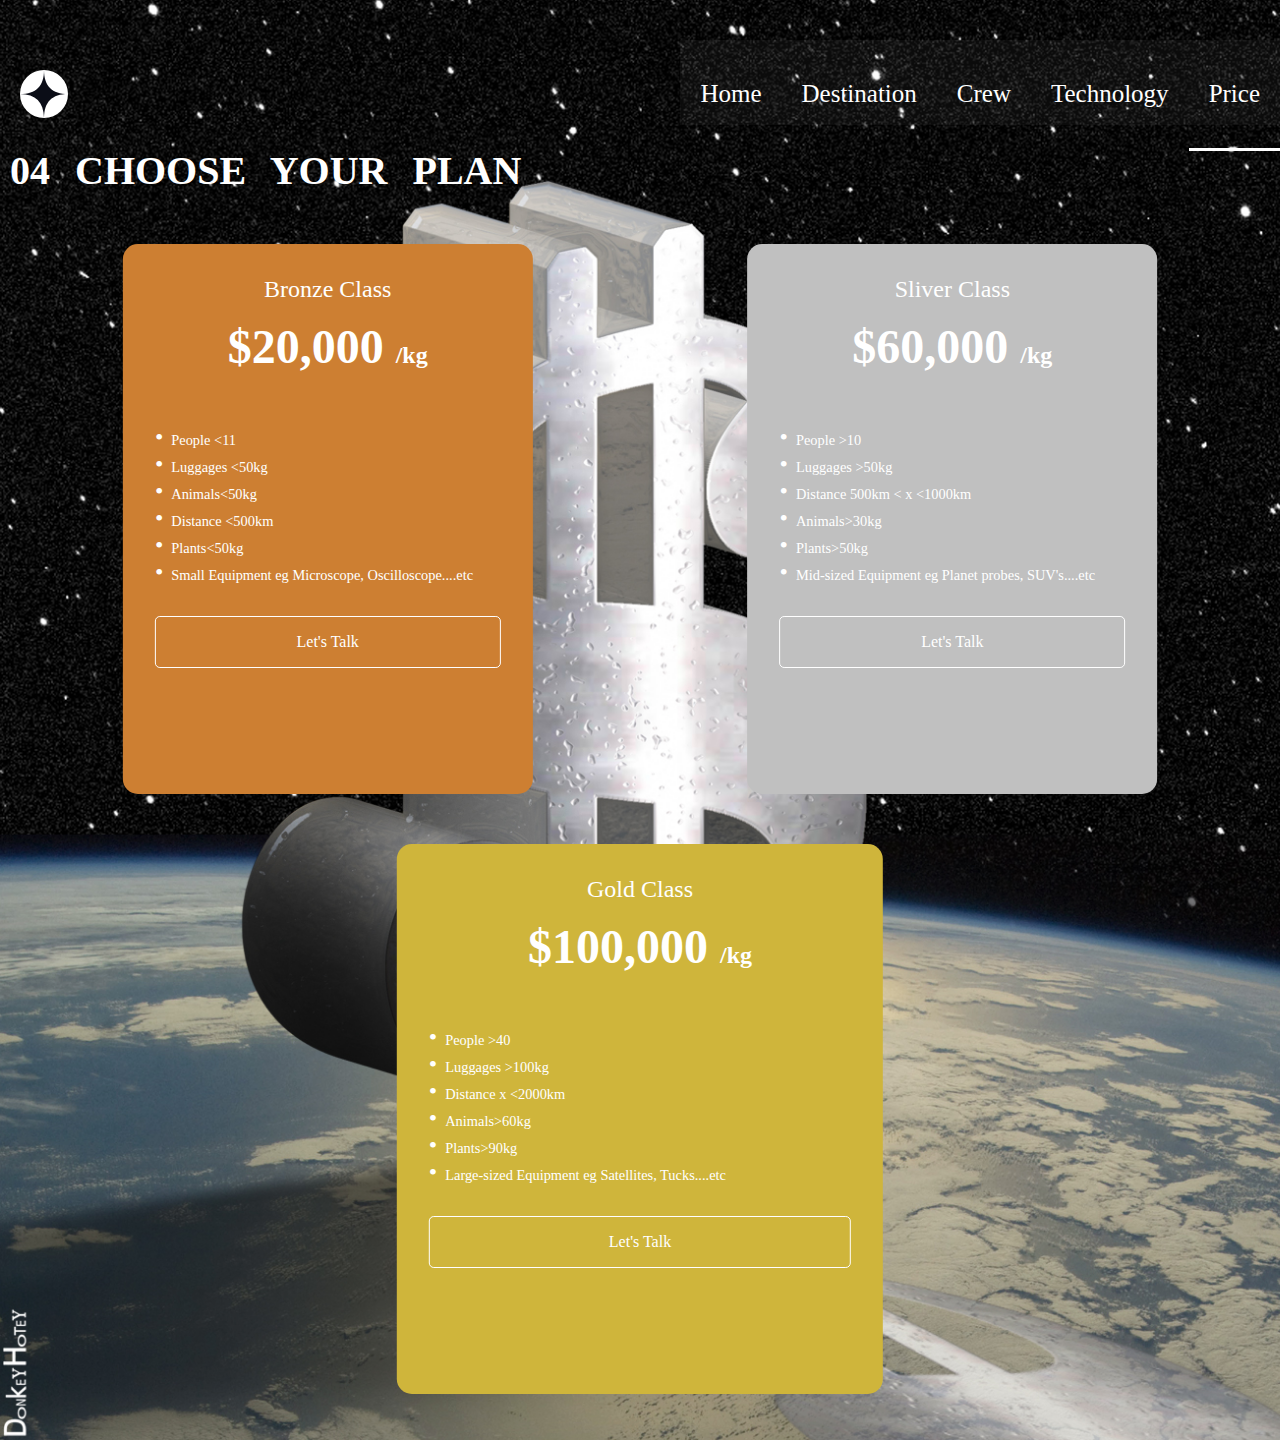
==== pricing.html @ b5d4da24 "Header fixed" ====
<!DOCTYPE html>
<html lang="en">
<head>
    <meta charset="UTF-8">
    <meta http-equiv="X-UA-Compatible" content="IE=edge">
    <meta name="viewport" content="width=device-width, initial-scale=1.0">
    <title>Document</title>
    <link rel="stylesheet" href="./assets/css/price.css">
</head>
<body>
    <header>
        <div>
            <img id="menu" class="imglogo" src="./assets/images/shared/logo.svg" alt="logo of company">
        </div>
        <button class="imgmenu" aria-controls="menubtn" aria-expanded="false">
           <!-- <span class="sr-only">Menu</span> -->
        </button>
        <div class="line">
            
        </div>
        <nav class="nav" data-visible="false">
            <ul id="menubtn" >
                <li class="active">
                    <a href="index.html"> <span aria-hidden="true"> 00 </span> Home 
                    </a>
                </li>
                <li>
                    <a href="destination-moon.html"> <span aria-hidden="true"> 01 </span> Destination
                    </a>
                </li>
                <li><a href="Crew.html"> <span aria-hidden="true"> 02</span>  Crew
                    </a>
                </li>
                <li><a href="Technology.html"> <span aria-hidden="true"> 03</span>  Technology
                    </a>
                </li>
                <li><a class="underline" href="pricing.html"> <span aria-hidden="true"> 04</span> Price
                </a>
            </li>
            </ul>
        </nav>
    </header>

    <main>
        <!-- heading -->
        <Section class="heading">
            <div class="h1">
                <h1>
                    <span class="N3"> 04</span> <span>CHOOSE YOUR PLAN</span>
                </h1>
            </div>
        </Section>

        <!-- CONTENT -->
        <section class="container">
            <div class="cards">
                <div class="card active" id="card1">
                    <h2 class="h2"> Bronze Class</h2>
                    <h3 class="h3" id="light-weight price"> $20,000 <span>/kg</span></h3>
                    <ul class="catergory">
                        <li>People <11 </li>
                        <li>Luggages <50kg </li>
                        <li>Animals<50kg </li>
                        <li>Distance <500km </li>
                        <li>Plants<50kg </li>
                        <li>Small Equipment eg Microscope, Oscilloscope....etc</li>
                    </ul>
                    <button type="button" class="card-btn">Let's Talk</button>
                </div>

                <div class="card" id="card2">
                    <h2 class="h2"> Sliver Class</h2>
                    <h3 class="h3" id="middle-weight price"> $60,000 <span>/kg</span></h3>
                    <ul class="catergory">
                        <li>People >10 </li>
                        <li>Luggages >50kg</li>
                        <li>Distance 500km < x <1000km </li>
                        <li>Animals>30kg </li>
                        <li>Plants>50kg</li>
                        <li>Mid-sized Equipment eg Planet probes, SUV's....etc</li>
                    </ul>
                    <button type="button" class="card-btn">Let's Talk</button>
                </div>

                <div class="card" id="card3">
                    <h2 class="h2"> Gold Class</h2>
                    <h3 class="h3" id="Heavy-weight price"> $100,000 <span>/kg</span></h3>
                    <ul class="catergory">
                        <li>People >40 </li>
                        <li>Luggages >100kg</li>
                        <li>Distance x <2000km </li>
                        <li>Animals>60kg </li>
                        <li>Plants>90kg</li>
                        <li>Large-sized Equipment eg Satellites, Tucks....etc</li>
                    </ul>
                    <button type="button" class="card-btn">Let's Talk</button>
                </div>
            </div>
        </section>
    </main>
    <script src="./assets/js/price.js"></script>
</body>
</html>
---- assets/css/price.css ----
*{
    margin: 0;
    padding: 0;
    box-sizing: border-box;
    font-family: Georgia, 'Times New Roman', Times, serif;
}

body{
    background-image: url(../images/Pricing/money2.jpg);
    max-width: 100%;
    background-size: cover;
    background-repeat: no-repeat;
    font-family: 'Times New Roman', Times, serif;
}

ul {
    list-style: none;
}

/* navigation bar */

header{
    display: flex;
    width: 100%;
    /* height: 50%; */
    justify-content: space-between;
    margin-top: 40px;
}

header .imglogo {
    margin-left: 60px;
    margin-top: 30px;
}

header .imgmenu {
    display: none;
}

header .line {
    height:1px;
    width:800px;
    background-color: rgb(71, 71, 71);
    margin-top: 50px;
    margin-left: 100px;
}

header .nav{
    background: rgba(225, 225, 225, 0.05);
    color: white;
    position: relative;
    
    /* width: 800px; */
}

header .nav li {
    height: 85px;
}

.underline {
    border: 0px;
    border-bottom: 0.2rem solid white;
    background-color: transparent;
  }

header .nav ul {
    display: flex;
    list-style: none;
    margin: 0px;
}


header .nav ul li a {
    color: white;
    text-decoration: none;
    padding: 30px 30px 30px;
    display: flex;
    font-size: 20px;
}

nav ul li a:hover{
    background: rgba(225, 225, 225, 0.05);
}

header .nav ul li a > [aria-hidden="true"] {
    font-weight: 700;
    margin-inline-end: 10px;
}

/* navigation bar ends */

/* Tablet navigation bar */

@media only screen and (max-width: 1500px) {
    
    body{
        background-image: url(../images/Pricing/money.jpg);
        background-size: cover;
        height: 1400px;
    }

    header .imglogo{
        margin-left: 20px;
    }
    
    header .line {
        display: none;
    }

    header .nav ul li a {
        color: white;
        text-decoration: none;
        padding: 40px 20px 40px;
        display: flex;
        font-size: 25px;
    }

    header .nav ul li a > [aria-hidden="true"] {
        display: none;
    }
    
}
/* Tablet navigation bar end */

/* Phone navigation bar */

@media only screen and (max-width: 600px) {
  
    body{
        background-image: url(../images/Pricing/money.jpg);
        max-width: 100%;
        height: 1500px;
        background-size: cover;
        overflow-x: hidden;
    }

    header .nav{
        background-color: hsl(0, 0%, 0%, 0.5);
        backdrop-filter: blur(50px);
        color: #fff;
        width: 100%;
        position: fixed;
        inset: 0 0 0 40%;
        z-index: 1000;
        padding: min(20vh, 100px) 0px;
        transform: translateX(60%);
        transition: transform 350ms ease-in;
    }

    header .nav[data-visible ="true"] {
        transform: translateX(0%);
    }

    @supports (backdrop-filter: blur(20px)) {
        header .nav {
            background-color: hsl(0, 0%, 100%, 0.1);
            backdrop-filter: blur(20px);
        }
    } 

    header .nav ul {
        flex-direction: column;
        font-size: 25px;
        margin: 0px;
        align-content: center;
    }

    header .nav ul li{
        display: inline-block;   
    }

    header .imgmenu{
        display: block;
        left: 330px;
        top: 50px;
        cursor: pointer;
        position: absolute;
        z-index: 9999;
        width: 30px;
        border: 0px;
        aspect-ratio: 1;
        background: url(../images/shared/icon-hamburger.svg);
        background-size: contain;
        background-repeat: no-repeat;
    }

    .imgmenu[aria-expanded="true"] {
        background-image: url(../images/shared/icon-close.svg);
    }
    
    header .imglogo {
        margin-left: 20px;
        margin-top: 0px;
    }

    header .nav ul li a > [aria-hidden="true"] {
        display: inline-block;
    }
}

/* header */

.heading .h1 {
    color: #fff;
    margin-left: 190px;
    margin-top: 50px;
    word-spacing: 15px;
    font-size: 20px;
}

.heading .h1 .N3 {
    /* color: rgb(33, 33, 212); */
}

/* header ends */

/* header Tablet */
@media only screen and (max-width: 1500px) {
    .heading .h1 {  
        margin-left: 10px;
        margin-top: 22px;
    }
}

/* header Tablet end */

/* Phone Header */

@media only screen and (max-width: 600px) {
    .heading .h1 {  
        margin-left: 10px;
        margin-top: 50px;
        font-size: 17px;
        word-spacing: 10px;
    }
}

/* Content */

.container {
    color: #fff;
}

.cards {
    margin-top: 300px;
    display: flex;
    justify-content: space-between;
    align-items: center;
    width: 100%;
    height: 100%;
    flex-wrap: wrap;
}

.card {
    height: 550px;
    width: 32%;
    border-radius: 15px;
    padding: 2rem;
    text-align: center;
}

.card ul {
    text-align: left;
    font-size: 1.3rem;
    font-weight: lighter;
}

.card ul li{
    margin-bottom: 0.5rem;
}

.card ul li:before{
 content: "•";
 margin-right: 0.5rem;
 font-size: 1.5rem;
}

.card button{
    margin-top: 30px;
}

#card1 {
    background-color: #cd7f32;
}


#card2 {
    background-color: silver;
}


#card3 {
    background-color: #cfb53b;
}

#card1 .card-btn:hover,
#card2 .card-btn:hover,
#card3 .card-btn:hover{
    background-color: black;
    transition: 1s ease;
}

.card-btn{
    margin-top: 1rem;
    width: 100%;
    background-color: transparent;
    color: white;
    border: 1px solid;
    font-size: 1rem;
    padding: 1rem;
    border-radius: 5px;
    cursor: pointer;
}

.h2{
    font-size: 1.5rem;
    font-weight: lighter;
    margin-bottom: 1rem;
}

.h3{
    font-size: 3rem;
    text-align: center;
    margin-bottom: 50px;
}
 h3>span{
    font-size: 1.5rem;
 }

 /* content end */

/* Tablet content */

@media only screen and (max-width: 1500px) {
    
    .cards{
        margin-top: 50px;
    }

    .card ul {
        font-size: 0.9rem;
    }
    
    .card ul li{
        margin-bottom: 0rem;
    }

    #card1{
        transform: translateX(30%);
    }

    #card2{
        transform: translateX(-30%);
    }

    #card3{
        position: absolute;
        margin-top: 1200px;
        margin-left: 50%;
        transform: translateX(-50%);
        width: 38%;
    }
}

/* Tabelt content ends */

/* phone content */

@media only screen and (max-width: 600px) {
    
    .h3{
        font-size: 2rem;
        text-align: center;
        margin-bottom: 0px;
    }

     h3>span{
        font-size: 1rem;
     }

     .card{
        width: 50%;
     }

     #card1{
        transform: translateX(-3%);
     }

    #card2{
        /* position: absolute; */
        /* margin-top: 1000px; */
        /* margin-left: 50%; */
        transform: translateX(3%);
    }

    #card3{
        width: 55%;
    }
}
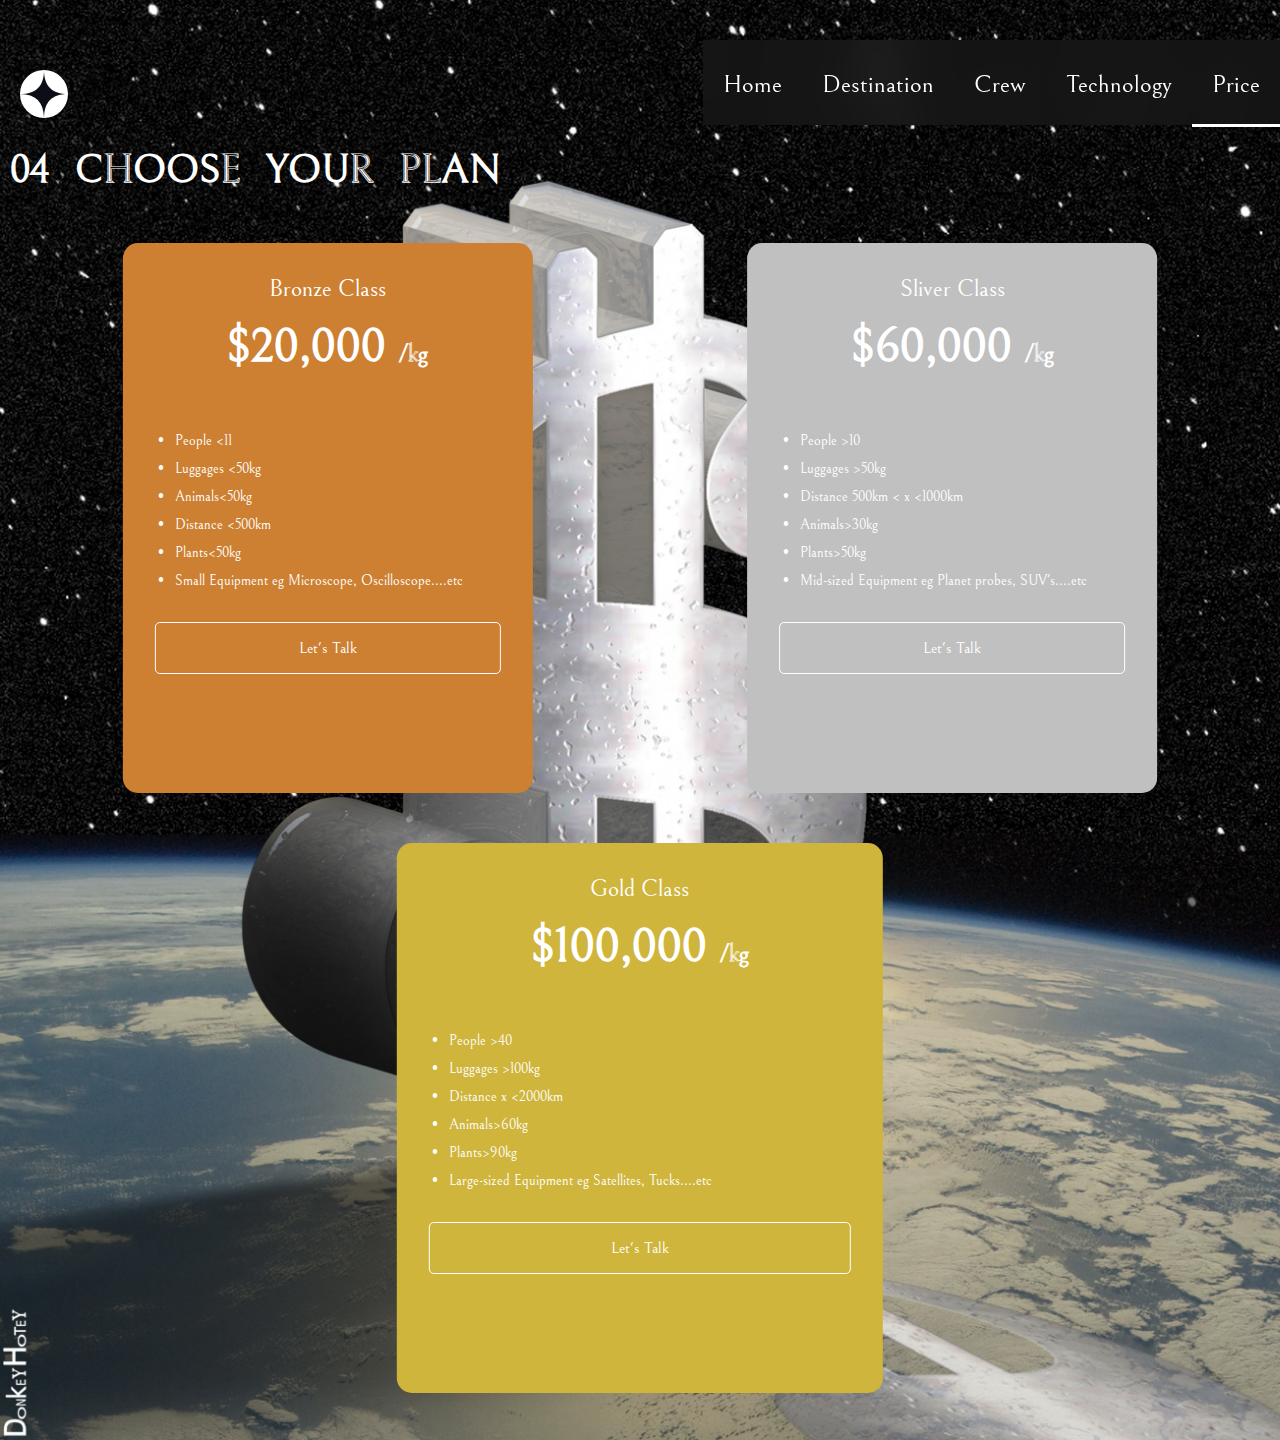
==== commit 47245d4e: "changes to price and tech page" ====
--- a/pricing.html
+++ b/pricing.html
@@ -4,7 +4,14 @@
     <meta charset="UTF-8">
     <meta http-equiv="X-UA-Compatible" content="IE=edge">
     <meta name="viewport" content="width=device-width, initial-scale=1.0">
-    <title>Document</title>
+    <title>Space Tourism</title>
+    <!-- Google fonts -->
+    <link rel="preconnect" href="https://fonts.googleapis.com" />
+    <link rel="preconnect" href="https://fonts.gstatic.com" crossorigin />
+    <link
+      href="https://fonts.googleapis.com/css2?family=Barlow+Condensed:wght@400;700&family=Bellefair&family=Barlow:wght@400;700&display=swap"
+      rel="stylesheet"
+    />
     <link rel="stylesheet" href="./assets/css/price.css">
 </head>
 <body>
--- a/assets/css/price.css
+++ b/assets/css/price.css
@@ -2,7 +2,7 @@
     margin: 0;
     padding: 0;
     box-sizing: border-box;
-    font-family: Georgia, 'Times New Roman', Times, serif;
+    font-family: "Bellefair", serif;
 }
 
 body{
@@ -10,7 +10,7 @@
     max-width: 100%;
     background-size: cover;
     background-repeat: no-repeat;
-    font-family: 'Times New Roman', Times, serif;
+    font-family: "Bellefair", serif;
 }
 
 ul {
@@ -46,6 +46,7 @@
 
 header .nav{
     background: rgba(225, 225, 225, 0.05);
+    backdrop-filter: blur(1.5rem);
     color: white;
     position: relative;
     
@@ -109,7 +110,7 @@
     header .nav ul li a {
         color: white;
         text-decoration: none;
-        padding: 40px 20px 40px;
+        padding: 30px 20px 25px;
         display: flex;
         font-size: 25px;
     }
@@ -128,7 +129,7 @@
     body{
         background-image: url(../images/Pricing/money.jpg);
         max-width: 100%;
-        height: 1500px;
+        height: 2000px;
         background-size: cover;
         overflow-x: hidden;
     }
@@ -377,22 +378,30 @@
         font-size: 1rem;
      }
 
+     .cards{
+        flex-direction: column;
+        justify-content: none;
+     }
      .card{
         width: 50%;
      }
 
      #card1{
-        transform: translateX(-3%);
+        transform: translateX(0%);
      }
 
     #card2{
         /* position: absolute; */
-        /* margin-top: 1000px; */
+        margin-top: 50px;
         /* margin-left: 50%; */
-        transform: translateX(3%);
+        transform: translateX(0%);
     }
 
     #card3{
+        position: relative;
+        margin-top: 50px;
+        margin-left: 0%;
+        transform: translateX(0%);
         width: 55%;
     }
 }
